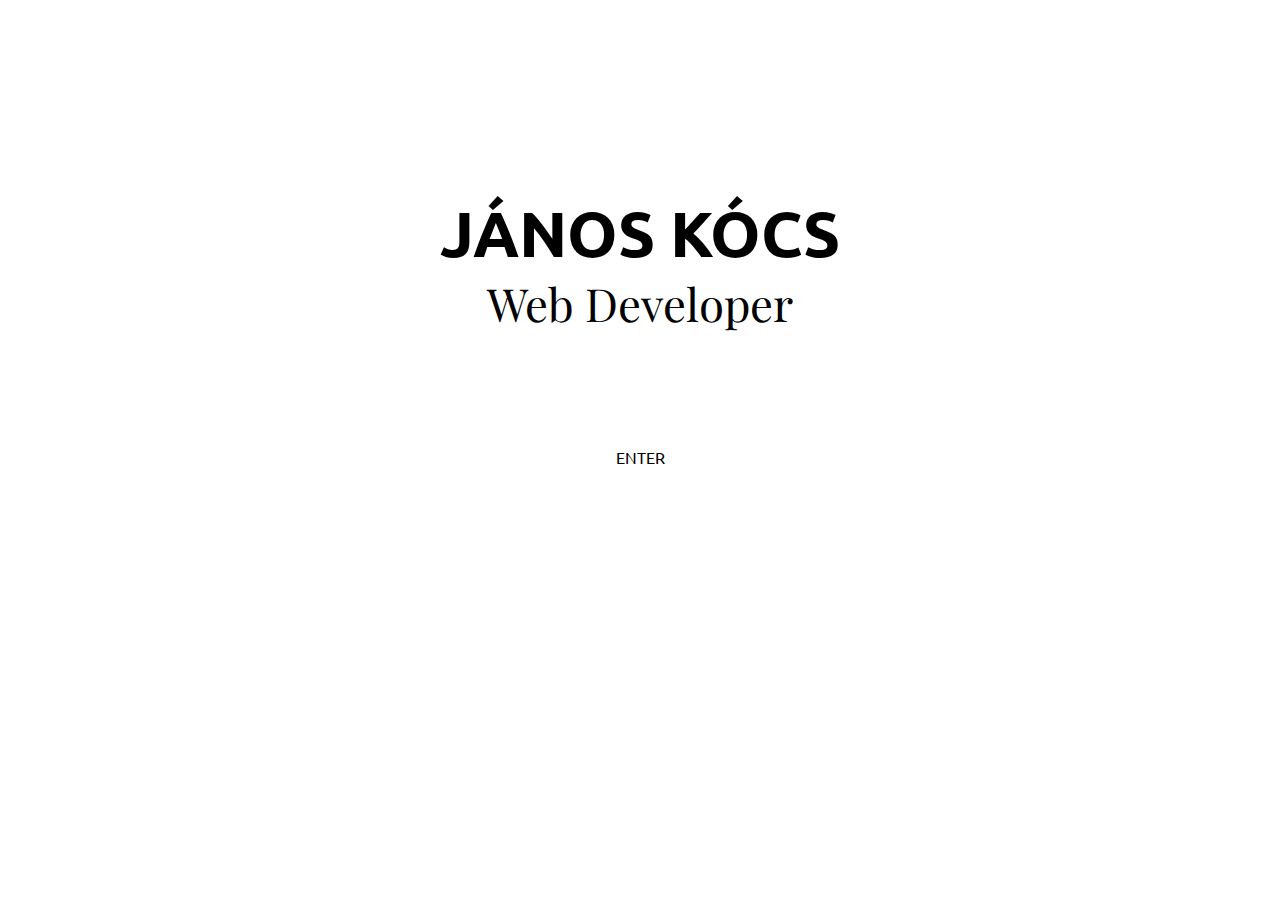
==== index.html @ b9534b17 "First Commit, logo, intro page, base icons" ====
<!DOCTYPE html>

<html>
    <head>
        <!-- <meta http-equiv="refresh" content="3;url=http://janoskocs.com/home"/> -->
        <link href="https://fonts.googleapis.com/css?family=Playfair+Display:400i|Ubuntu:700" rel="stylesheet">
        <link rel="stylesheet" href="css/animate.css">
        <link rel="stylesheet" href="css/main.css">
    </head>
    <body>
        <div class="introName">
            <h1 class="animated fadeInDownBig">János Kócs</h1>
            <h3 class="animated fadeInDown">Web Developer</h3>
            <a href="home.html" title="Enter" class="animated fadeIn">Enter</a>
        </div>
    </body>
</html>
---- css/main.css ----
* {
  margin: 0;
  padding: 0;
  box-sizing: border-box;
}

body .introName {
  display: flex;
  flex-direction: column;
  margin-top: 15%;
  text-align: center;
}

body .introName h1 {
  font-family: "Ubuntu", sans-Serif;
  font-size: 4rem;
  text-transform: uppercase;
}

body .introName h3 {
  font-family: "Playfair Display", serif;
  font-size: 2.85rem;
  font-weight: 400;
}

body .introName a {
  margin-top: 8%;
  font-family: "Ubuntu", sans-Serif;
  color: #000;
  text-transform: uppercase;
  text-decoration: none;
  padding: 0.7rem 1.45rem 0.7rem 1.45rem;
  transition: ease .6s;
  align-self: center;
}

body .introName a:hover {
  background-color: grey;
  color: white;
}

body .container {
  width: 90%;
  margin: 0 auto;
}

body .container header {
  text-align: center;
}

body .container header img {
  width: 6.85%;
  margin-top: 10px;
}

body .container header h1 {
  font-family: "Ubuntu", sans-Serif;
  margin-top: 10px;
  font-size: 2.75rem;
}

body .container header h3 {
  font-family: "Ubuntu", sans-Serif;
  color: grey;
  margin-top: 10px;
  font-size: 1.85rem;
  font-weight: 300;
}

body .container header p {
  font-family: "Playfair Display", serif;
  margin: 10px 0 10px 0;
  font-size: 1.2rem;
}

body .container .container-icons {
  margin-top: 2rem;
  text-align: center;
  display: flex;
  justify-content: center;
  font-family: "Ubuntu", sans-Serif;
  font-size: 1.15rem;
}

body .container .container-icons img {
  width: 20%;
}

body .container .container-icons p {
  margin-top: 1rem;
}
/*# sourceMappingURL=main.css.map */
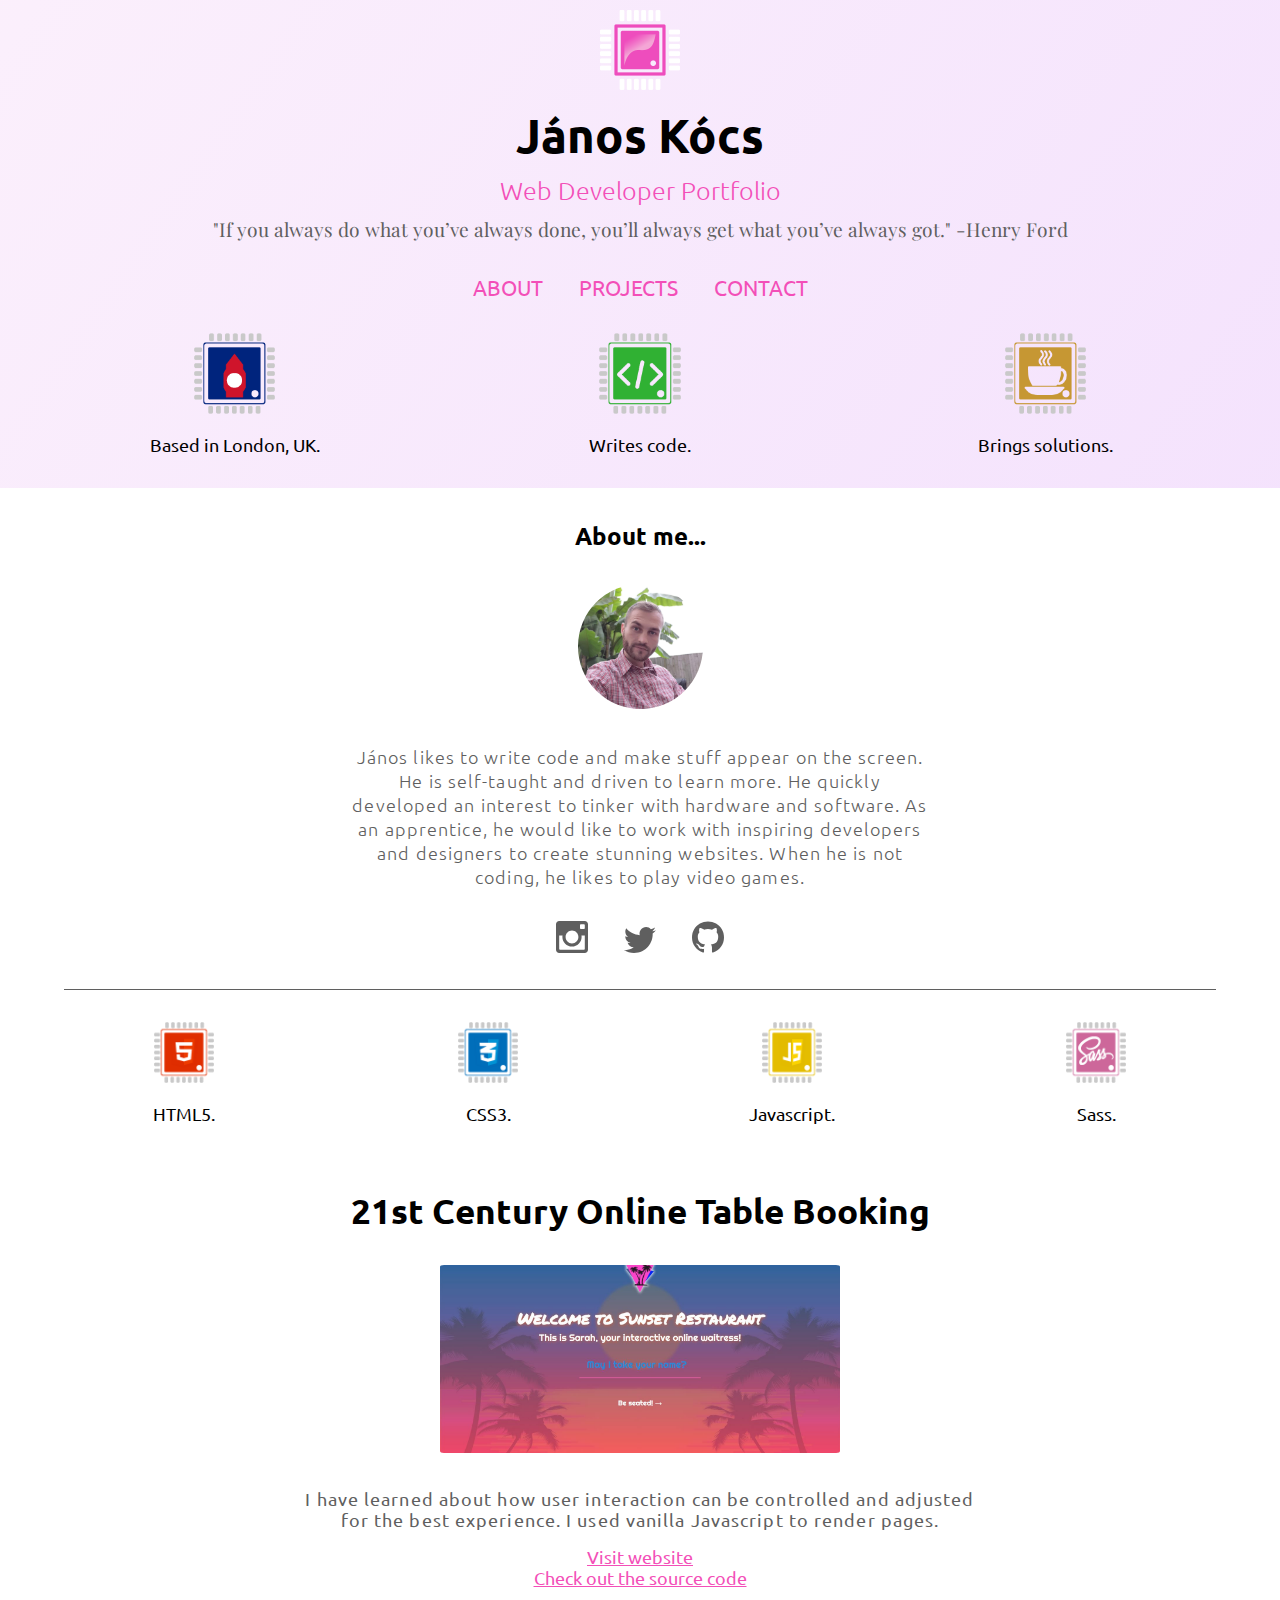
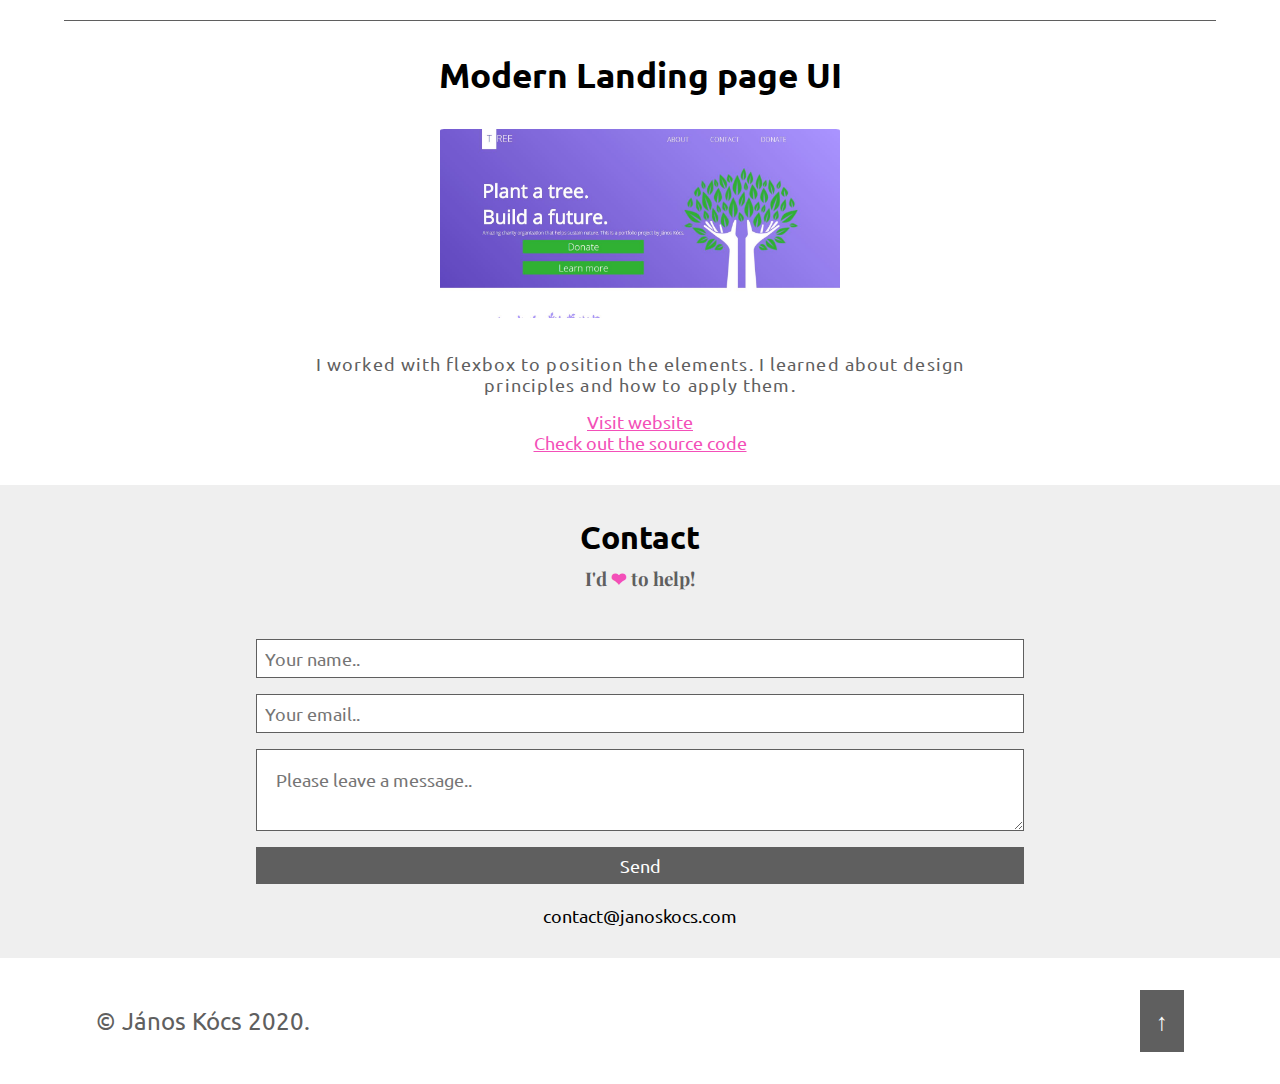
==== commit 79af9af7: "Header update" ====
--- a/index.html
+++ b/index.html
@@ -2,16 +2,104 @@
 
 <html>
     <head>
-        <!-- <meta http-equiv="refresh" content="3;url=http://janoskocs.com/home"/> -->
-        <link href="https://fonts.googleapis.com/css?family=Playfair+Display:400i|Ubuntu:700" rel="stylesheet">
-        <link rel="stylesheet" href="css/animate.css">
-        <link rel="stylesheet" href="css/main.css">
+        <title>János Kócs | Web Developer Portfolio</title>
+        <meta charset="utf-8">
+        <meta name="viewport" content="width=device-width, initial-scale=1">
+        <link href="https://fonts.googleapis.com/css?family=Playfair+Display:400i|Ubuntu:700,300" rel="stylesheet">
+        <link rel="stylesheet" href="../css/main.css">
     </head>
     <body>
-        <div class="introName">
-            <h1 class="animated fadeInDownBig">János Kócs</h1>
-            <h3 class="animated fadeInDown">Web Developer</h3>
-            <a href="home.html" title="Enter" class="animated fadeIn">Enter</a>
+        <div class="container">
+            <header id="top">
+                <img src="../img/logo.png" alt="Picture of a colourful microchip." draggable="false">
+                <h1>János Kócs</h1>
+                <h3>Web Developer Portfolio</h3>
+                <p>"If you always do what you’ve always done, you’ll always get what you’ve always got." -Henry Ford </p>
+                <nav>
+                    <a href="#about">About</a>
+                    <a href="#projects">Projects</a>
+                    <a href="#contact">Contact</a>
+                </nav>
+            </header>
+            <div class="container-icons">
+                <div>
+                    <img src="../img/chip_london.png" alt="Picture of Big Ben on a microchip." draggable="false">
+                    <p>Based in London, UK.</p>
+                </div>
+                <div>
+                    <img src="../img/chip_code.png" alt="Picture of computer code on a microchip." draggable="false">
+                    <p>Writes code.</p>
+                </div>
+                <div>
+                    <img src="../img/chip_coffee.png" alt="Picture of a cup of coffee on a microchip." draggable="false">
+                    <p>Brings solutions.</p>
+                </div>
+            </div><!-- .container-icons -->
         </div>
+        
+
+        <div class="about-me" id="about">
+            <h2>About me...</h2>
+            <img src="../img/janoskocs.jpg" alt="Picture of János Kócs" draggable="false" class="about-me-picture">
+            <p>János likes to write code and make stuff appear on the screen. He is self-taught and driven to learn more. He quickly developed an interest to tinker with hardware and software. As an apprentice, he would like to work with inspiring developers and designers to create stunning websites. When he is not coding, he likes to play video games. 
+            </p>
+            <div class="social-icons">
+                <a href="https://www.instagram.com/janos.kocs/" target="_blank"><img src="../img/instagram.svg" alt="Picture of a camera. Logo of Instagram."></a>
+                <a href="https://twitter.com/janoskocs" target="_blank"><img src="../img/twitter.svg" alt="Picture of a bird. Logo of Twitter."></a>
+                <a href="https://github.com/janoskocs" target="_blank"><img src="../img/github.svg" alt="Picture of a cat. Logo of Github."></a>
+            </div>
+        </div><!-- .about-me -->
+        <div class="skill-icons">
+            <div>
+                <img src="../img/html.png" alt="Logo of HTML5 on a microchip." draggable="false">
+                <p>HTML5.</p>
+            </div>
+            <div>
+                <img src="../img/css.png" alt="Logo of CSS3 on a microchip." draggable="false">
+                <p>CSS3.</p>
+            </div>
+            <div>
+                <img src="../img/js.png" alt="Logo of Javascript on a microchip." draggable="false">
+                <p>Javascript.</p>
+            </div>
+            <div>
+                <img src="../img/sass.png" alt="Logo of Sass on a microchip." draggable="false">
+                <p>Sass.</p>
+            </div>
+        </div>
+        <div id="projects">
+            <div class="restaurant" >
+                <h1>21st Century Online Table Booking</h1>
+                <img src="../img/restaurant.jpg" alt="Screenshot of a resturant website page." draggable="false" id="restaurantImg">
+                <p>I have learned about how user interaction can be controlled and adjusted for the best experience. I used vanilla Javascript to render pages.</p>
+                <a href="https://restaurant.janoskocs.com" target="_blank">Visit website</a>
+                <br>
+                <a href="https://github.com/janoskocs/restaurant-app" target="_blank">Check out the source code</a>
+            </div>
+            <div class="landingpage" >
+                <h1>Modern Landing page UI</h1>
+                <img src="../img/landingpage.jpg" alt="Screenshot of a charity website page." draggable="false" id="landingImg">
+                <p>I worked with flexbox to position the elements. I learned about design principles and how to apply them.</p>
+                <a href="https://landingpage.janoskocs.com" target="_blank">Visit website</a>
+                <br>
+                <a href="https://github.com/janoskocs/charity-landingpage-portfolio" target="_blank">Check out the source code</a>
+            </div>
+        </div>
+        <div class="contact-form" id="contact">
+            <h1>Contact</h1>
+            <h3>I'd <span>&#10084;</span> to help!</h3>
+            <form action="../mail/send.php" method="POST" id="formId">
+                <input type="text" id="user_name" name="user_name" placeholder="Your name.." required>
+                <input type="email" id="email" name="user_email" placeholder="Your email.." required>
+                <textarea id="subject" name="user_message" placeholder="Please leave a message.." required></textarea>
+                <input type="submit" value="Send">
+                <br>
+                <p>contact@janoskocs.com</p>
+            </form>
+        </div>
+        <footer>
+            &copy; János Kócs 2020.
+            <a href="#top">&uarr;</a>
+        </footer>
     </body>
 </html>--- a/css/main.css
+++ b/css/main.css
@@ -1,18 +1,24 @@
 * {
   margin: 0;
   padding: 0;
-  box-sizing: border-box;
+  -webkit-box-sizing: border-box;
+          box-sizing: border-box;
 }
 
 body .introName {
-  display: flex;
-  flex-direction: column;
+  display: -webkit-box;
+  display: -ms-flexbox;
+  display: flex;
+  -webkit-box-orient: vertical;
+  -webkit-box-direction: normal;
+      -ms-flex-direction: column;
+          flex-direction: column;
   margin-top: 15%;
   text-align: center;
 }
 
-body .introName h1 {
-  font-family: "Ubuntu", sans-Serif;
+body .introName h1, body .introName .contact-form h3, body .contact-form .introName h3 {
+  font-family: "Ubuntu", sans-serif;
   font-size: 4rem;
   text-transform: uppercase;
 }
@@ -25,23 +31,53 @@
 
 body .introName a {
   margin-top: 8%;
-  font-family: "Ubuntu", sans-Serif;
+  font-family: "Ubuntu", sans-serif;
   color: #000;
   text-transform: uppercase;
   text-decoration: none;
   padding: 0.7rem 1.45rem 0.7rem 1.45rem;
+  -webkit-transition: ease .6s;
   transition: ease .6s;
-  align-self: center;
+  -ms-flex-item-align: center;
+      -ms-grid-row-align: center;
+      align-self: center;
 }
 
 body .introName a:hover {
-  background-color: grey;
+  background-color: #f34fb8;
   color: white;
 }
 
 body .container {
-  width: 90%;
-  margin: 0 auto;
+  background: linear-gradient(125deg, rgba(242, 203, 245, 0.3), rgba(205, 134, 249, 0.3), rgba(205, 248, 246, 0.3), rgba(198, 99, 243, 0.3), #DE9BE3);
+  background-size: 800%;
+  -webkit-animation: bganimation 10s infinite;
+          animation: bganimation 10s infinite;
+  margin: 0 auto;
+}
+
+@-webkit-keyframes bganimation {
+  0% {
+    background-position: 0% 50%;
+  }
+  50% {
+    background-position: 100% 50%;
+  }
+  100% {
+    background-position: 0% 50%;
+  }
+}
+
+@keyframes bganimation {
+  0% {
+    background-position: 0% 50%;
+  }
+  50% {
+    background-position: 100% 50%;
+  }
+  100% {
+    background-position: 0% 50%;
+  }
 }
 
 body .container header {
@@ -49,21 +85,21 @@
 }
 
 body .container header img {
-  width: 6.85%;
+  width: 80px;
   margin-top: 10px;
 }
 
-body .container header h1 {
-  font-family: "Ubuntu", sans-Serif;
+body .container header h1, body .container header .contact-form h3, body .contact-form .container header h3 {
+  font-family: "Ubuntu", sans-serif;
   margin-top: 10px;
-  font-size: 2.75rem;
+  font-size: 2.95rem;
 }
 
 body .container header h3 {
-  font-family: "Ubuntu", sans-Serif;
-  color: grey;
+  font-family: "Ubuntu", sans-serif;
+  color: #f34fb8;
   margin-top: 10px;
-  font-size: 1.85rem;
+  font-size: 1.55rem;
   font-weight: 300;
 }
 
@@ -71,14 +107,36 @@
   font-family: "Playfair Display", serif;
   margin: 10px 0 10px 0;
   font-size: 1.2rem;
+  color: #5f5f5f;
+}
+
+body .container header nav {
+  margin-top: 2rem;
+}
+
+body .container header nav a {
+  margin: 1rem;
+  text-decoration: none;
+  color: #f34fb8;
+  font-size: 1.3rem;
+  font-family: "Ubuntu", sans-serif;
+  text-transform: uppercase;
+}
+
+body .container header nav a:hover {
+  color: #5f5f5f;
 }
 
 body .container .container-icons {
-  margin-top: 2rem;
-  text-align: center;
-  display: flex;
-  justify-content: center;
-  font-family: "Ubuntu", sans-Serif;
+  padding: 2rem;
+  display: -webkit-box;
+  display: -ms-flexbox;
+  display: flex;
+  -webkit-box-pack: center;
+      -ms-flex-pack: center;
+          justify-content: center;
+  text-align: center;
+  font-family: "Ubuntu", sans-serif;
   font-size: 1.15rem;
 }
 
@@ -89,4 +147,253 @@
 body .container .container-icons p {
   margin-top: 1rem;
 }
+
+body .container .hidden {
+  visibility: hidden;
+}
+
+body .about-me {
+  width: 90%;
+  text-align: center;
+  margin: 0 auto;
+  margin-top: 2rem;
+  padding-bottom: 2rem;
+  border-bottom: 1px solid #5f5f5f;
+}
+
+body .about-me h2 {
+  font-family: "Ubuntu", sans-serif;
+}
+
+body .about-me .about-me-picture {
+  margin-top: 2rem;
+  width: 125px;
+  border-radius: 100%;
+}
+
+body .about-me p {
+  margin: 0 auto;
+  margin-top: 2rem;
+  width: 50%;
+  font-family: "Ubuntu", sans-serif;
+  font-size: 1.15rem;
+  font-weight: 300;
+  letter-spacing: 1.1px;
+  color: #5f5f5f;
+}
+
+body .about-me .social-icons {
+  margin-top: 2rem;
+}
+
+body .about-me .social-icons a {
+  margin: 1rem;
+}
+
+body .about-me .social-icons a img {
+  max-width: 32px;
+}
+
+body .about-me .social-icons a img:hover {
+  -webkit-transform: scale(1.1);
+          transform: scale(1.1);
+}
+
+body .skill-icons {
+  padding: 2rem;
+  display: -webkit-box;
+  display: -ms-flexbox;
+  display: flex;
+  -webkit-box-pack: center;
+      -ms-flex-pack: center;
+          justify-content: center;
+  text-align: center;
+  font-family: "Ubuntu", sans-serif;
+  font-size: 1.15rem;
+}
+
+body .skill-icons img {
+  width: 20%;
+}
+
+body .skill-icons p {
+  margin-top: 1rem;
+}
+
+body #projects {
+  width: 90%;
+  margin: 0 auto;
+  text-align: center;
+  font-family: "Ubuntu", sans-serif;
+  font-size: 1.1rem;
+  margin-top: 2rem;
+}
+
+body #projects img {
+  width: 400px;
+  margin-top: 2rem;
+  border-radius: 1%;
+}
+
+body #projects h1, body #projects .contact-form h3, body .contact-form #projects h3 {
+  margin-top: 2rem;
+}
+
+body #projects p {
+  margin: 2rem auto 1rem auto;
+  width: 60%;
+  letter-spacing: 1.1px;
+  color: #5f5f5f;
+}
+
+body #projects a {
+  color: #f34fb8;
+}
+
+body #projects a:hover {
+  color: #5f5f5f;
+}
+
+body #projects .restaurant {
+  padding-bottom: 2rem;
+  border-bottom: 1px solid #5f5f5f;
+}
+
+body .contact-form {
+  background-color: #efefef;
+  margin-top: 2rem;
+  text-align: center;
+}
+
+body .contact-form h1, body .contact-form h3 {
+  font-family: "Ubuntu", sans-serif;
+  padding-top: 2rem;
+}
+
+body .contact-form h3 {
+  color: #5f5f5f;
+  padding-top: 0.5rem;
+  font-family: "Playfair Display", serif;
+}
+
+body .contact-form h3 span {
+  color: #f34fb8;
+}
+
+body .contact-form form {
+  padding-top: 2rem;
+  width: 60%;
+  margin: 0 auto;
+  padding-bottom: 2rem;
+  display: -webkit-box;
+  display: -ms-flexbox;
+  display: flex;
+  -webkit-box-orient: vertical;
+  -webkit-box-direction: normal;
+      -ms-flex-direction: column;
+          flex-direction: column;
+  font-family: "Ubuntu", sans-serif;
+  font-size: 1.1rem;
+}
+
+body .contact-form form input, body .contact-form form textarea {
+  margin-top: 1rem;
+  padding: 0.5rem;
+  font-family: "Ubuntu", sans-serif;
+  color: #f34fb8;
+  font-size: 1.1rem;
+  border: 1px solid #5f5f5f;
+  outline-color: #f34fb8;
+}
+
+body .contact-form form textarea {
+  padding: 1.2rem;
+}
+
+body .contact-form form input[type="submit"], body .contact-form form textarea[type="submit"] {
+  color: #fff;
+  background-color: #5f5f5f;
+  outline: none;
+  border: none;
+  -webkit-transition: .45s ease;
+  transition: .45s ease;
+}
+
+body .contact-form form input[type="submit"]:hover, body .contact-form form textarea[type="submit"]:hover {
+  background-color: #f34fb8;
+}
+
+body footer {
+  width: 90%;
+  margin: 0 auto;
+  padding: 2rem;
+  display: -webkit-box;
+  display: -ms-flexbox;
+  display: flex;
+  -webkit-box-pack: justify;
+      -ms-flex-pack: justify;
+          justify-content: space-between;
+  -webkit-box-align: center;
+      -ms-flex-align: center;
+          align-items: center;
+  color: #5f5f5f;
+  font-size: 1.5rem;
+  font-family: "Ubuntu", sans-serif;
+}
+
+body footer a {
+  text-decoration: none;
+  background-color: #5f5f5f;
+  color: #fff;
+  padding: 1rem;
+  -webkit-transition: .45s ease;
+  transition: .45s ease;
+}
+
+body footer a:hover {
+  background-color: #f34fb8;
+}
+
+@media only screen and (max-width: 720px) {
+  .container-icons {
+    -ms-flex-wrap: wrap;
+        flex-wrap: wrap;
+  }
+  .container-icons div {
+    margin-top: 1rem;
+  }
+  .container-icons div img {
+    width: 22%;
+  }
+  #about p {
+    width: 80%;
+  }
+}
+
+@media only screen and (max-width: 550px) {
+  .container header nav {
+    display: -webkit-box;
+    display: -ms-flexbox;
+    display: flex;
+    -webkit-box-orient: vertical;
+    -webkit-box-direction: normal;
+        -ms-flex-direction: column;
+            flex-direction: column;
+  }
+  #projects .restaurant img {
+    width: 200px;
+  }
+  #projects .restaurant p {
+    width: 85%;
+  }
+  #projects .landingpage img {
+    width: 200px;
+  }
+  #projects .landingpage p {
+    width: 85%;
+  }
+  #formId {
+    width: 85%;
+  }
+}
 /*# sourceMappingURL=main.css.map */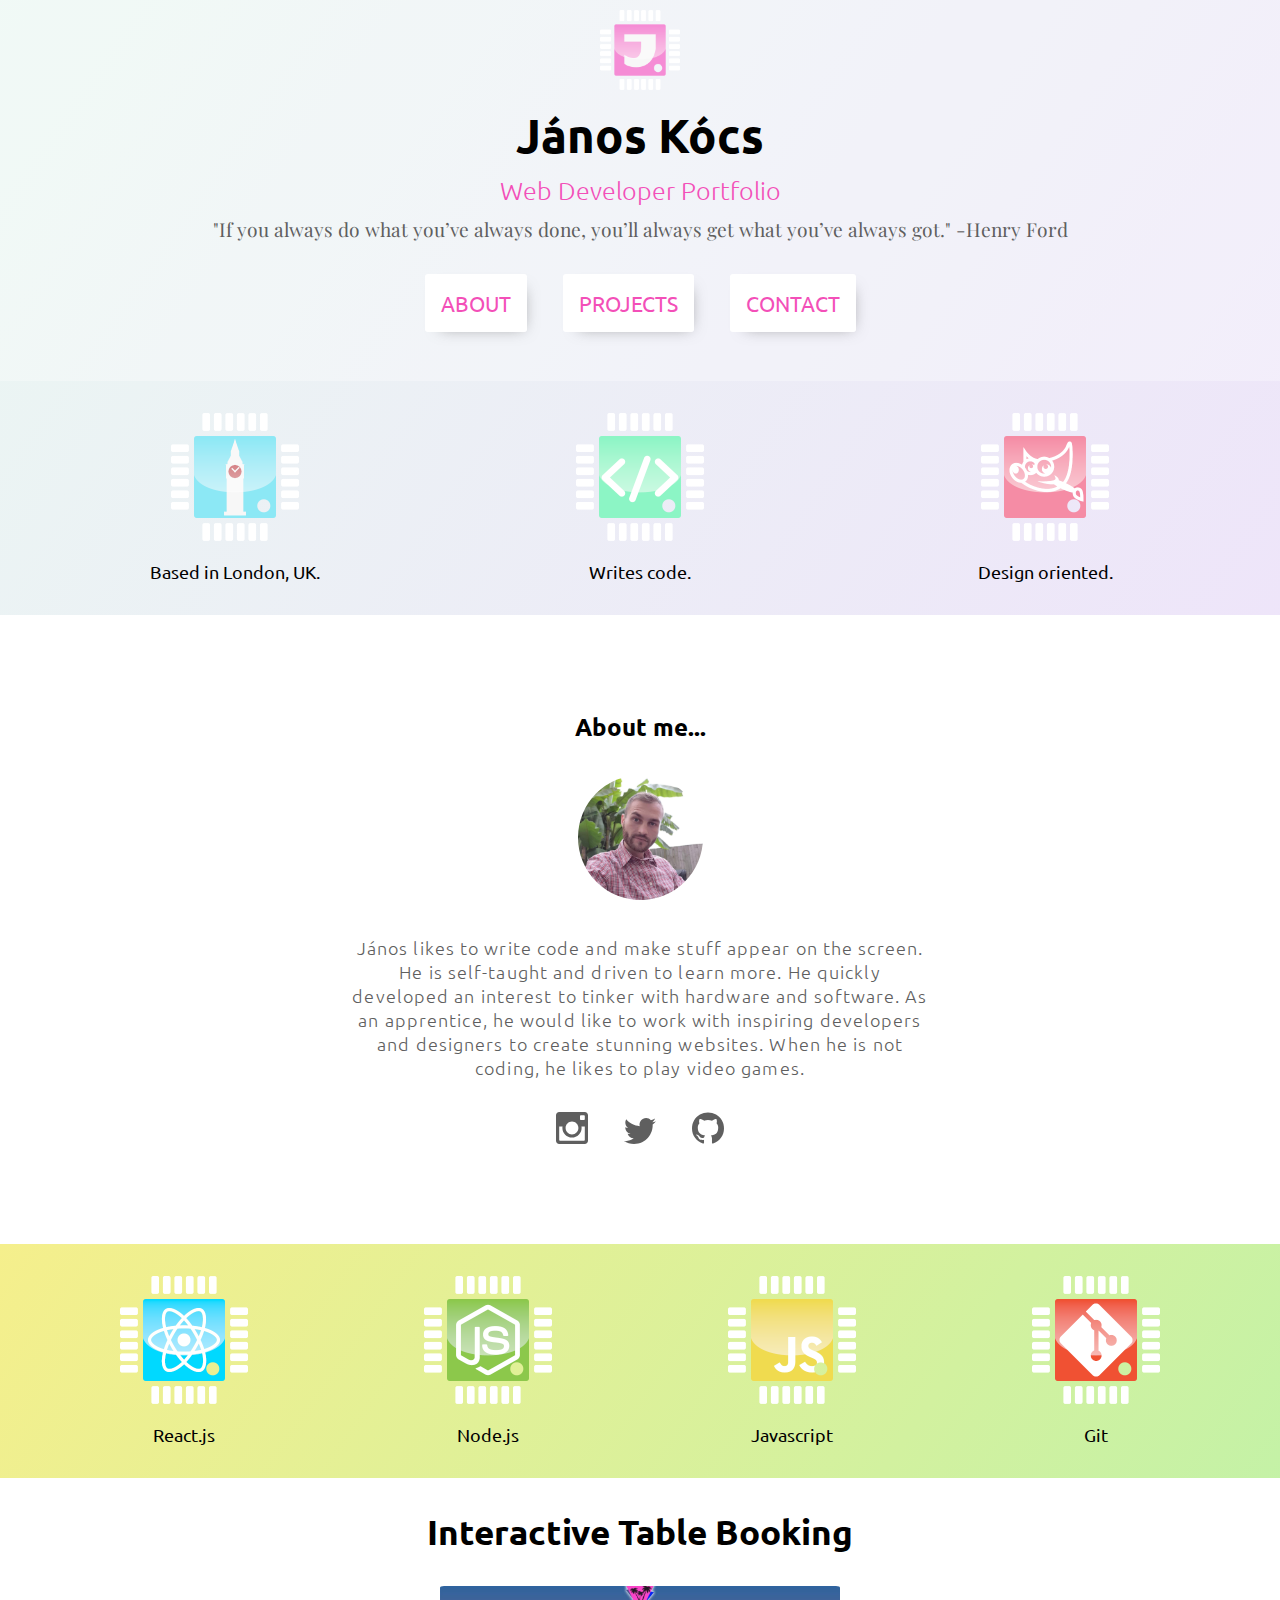
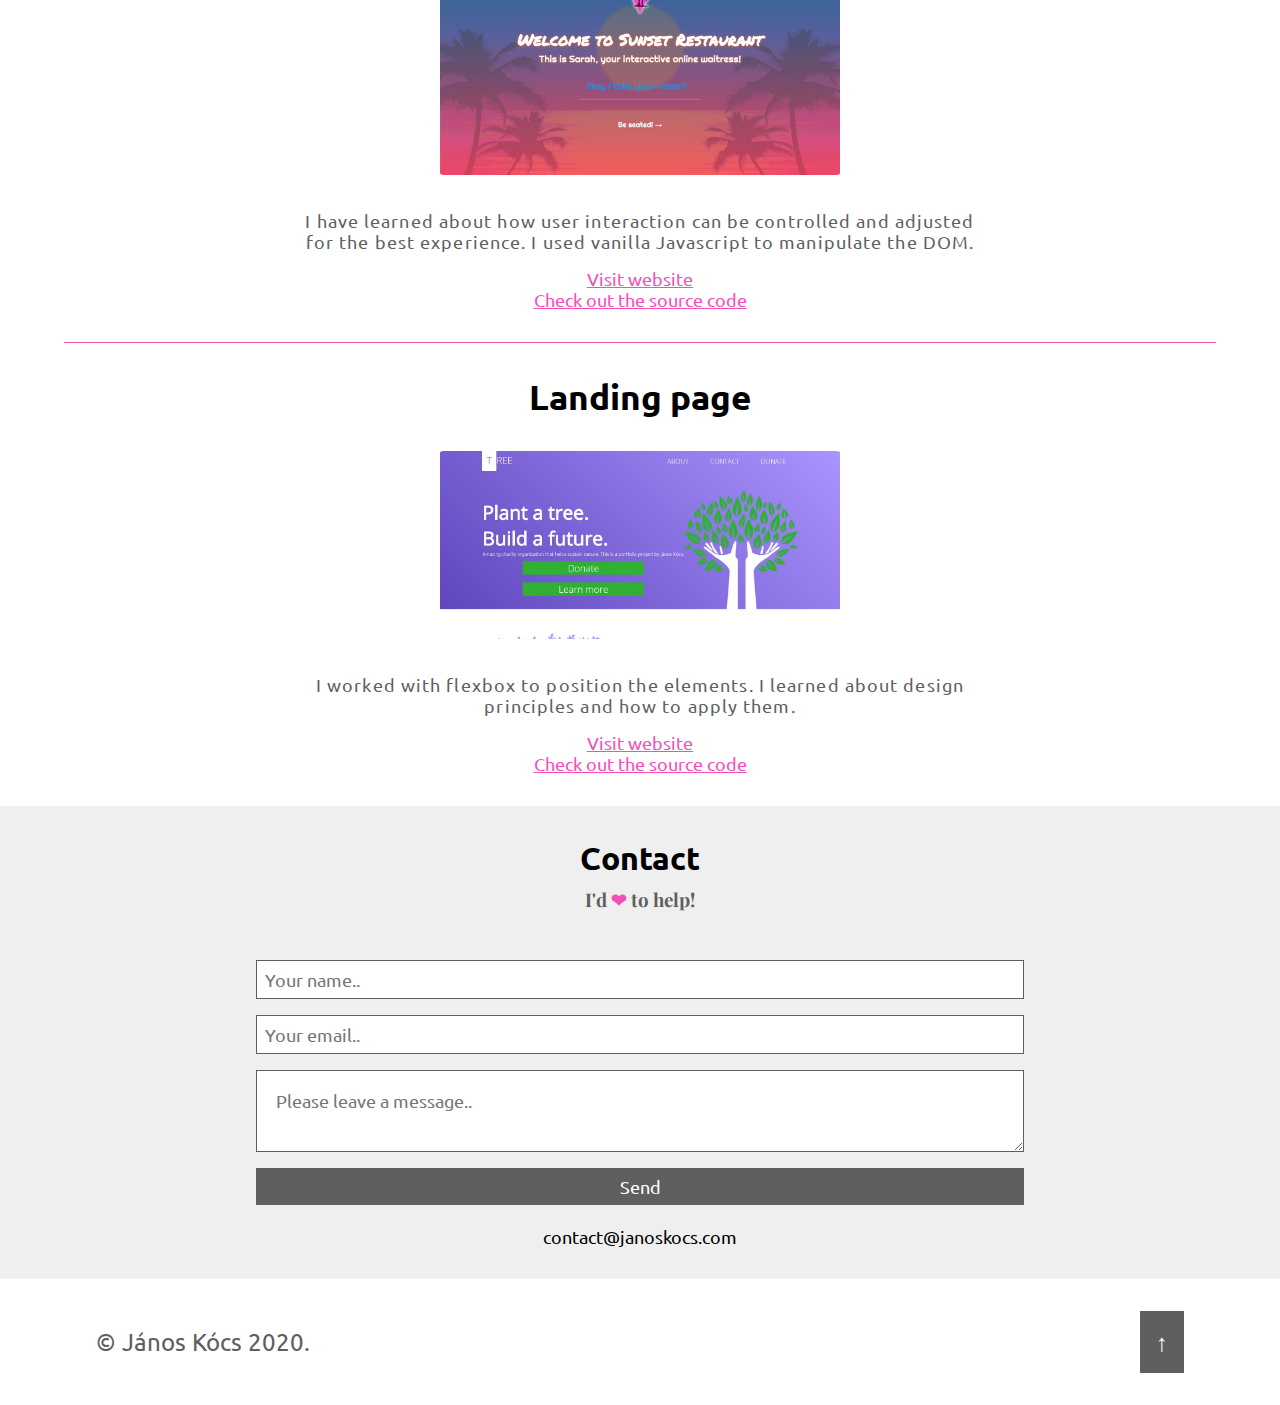
==== commit 3738e8eb: "Final Update" ====
--- a/index.html
+++ b/index.html
@@ -31,8 +31,8 @@
                     <p>Writes code.</p>
                 </div>
                 <div>
-                    <img src="../img/chip_coffee.png" alt="Picture of a cup of coffee on a microchip." draggable="false">
-                    <p>Brings solutions.</p>
+                    <img src="../img/chip_gimp.png" alt="Logo of Gimp on a microchip." draggable="false">
+                    <p>Design oriented.</p>
                 </div>
             </div><!-- .container-icons -->
         </div>
@@ -51,33 +51,33 @@
         </div><!-- .about-me -->
         <div class="skill-icons">
             <div>
-                <img src="../img/html.png" alt="Logo of HTML5 on a microchip." draggable="false">
-                <p>HTML5.</p>
+                <img src="../img/logoreact256.png" alt="Logo of React.js on a microchip." draggable="false">
+                <p>React.js</p>
             </div>
             <div>
-                <img src="../img/css.png" alt="Logo of CSS3 on a microchip." draggable="false">
-                <p>CSS3.</p>
+                <img src="../img/logonode256.png" alt="Logo of Node.js on a microchip." draggable="false">
+                <p>Node.js</p>
             </div>
             <div>
-                <img src="../img/js.png" alt="Logo of Javascript on a microchip." draggable="false">
-                <p>Javascript.</p>
+                <img src="../img/logojs256.png" alt="Logo of Javascript on a microchip." draggable="false">
+                <p>Javascript</p>
             </div>
             <div>
-                <img src="../img/sass.png" alt="Logo of Sass on a microchip." draggable="false">
-                <p>Sass.</p>
+                <img src="../img/logogit256.png" alt="Logo of Git on a microchip." draggable="false">
+                <p>Git</p>
             </div>
         </div>
         <div id="projects">
             <div class="restaurant" >
-                <h1>21st Century Online Table Booking</h1>
+                <h1>Interactive Table Booking</h1>
                 <img src="../img/restaurant.jpg" alt="Screenshot of a resturant website page." draggable="false" id="restaurantImg">
-                <p>I have learned about how user interaction can be controlled and adjusted for the best experience. I used vanilla Javascript to render pages.</p>
+                <p>I have learned about how user interaction can be controlled and adjusted for the best experience. I used vanilla Javascript to manipulate the DOM.</p>
                 <a href="https://restaurant.janoskocs.com" target="_blank">Visit website</a>
                 <br>
                 <a href="https://github.com/janoskocs/restaurant-app" target="_blank">Check out the source code</a>
             </div>
             <div class="landingpage" >
-                <h1>Modern Landing page UI</h1>
+                <h1>Landing page</h1>
                 <img src="../img/landingpage.jpg" alt="Screenshot of a charity website page." draggable="false" id="landingImg">
                 <p>I worked with flexbox to position the elements. I learned about design principles and how to apply them.</p>
                 <a href="https://landingpage.janoskocs.com" target="_blank">Visit website</a>
--- a/css/main.css
+++ b/css/main.css
@@ -49,7 +49,7 @@
 }
 
 body .container {
-  background: linear-gradient(125deg, rgba(242, 203, 245, 0.3), rgba(205, 134, 249, 0.3), rgba(205, 248, 246, 0.3), rgba(198, 99, 243, 0.3), #DE9BE3);
+  background: linear-gradient(125deg, rgba(187, 230, 213, 0.3), rgba(205, 134, 249, 0.3), #8cf5c5, rgba(198, 99, 243, 0.3), #daf5f5);
   background-size: 800%;
   -webkit-animation: bganimation 10s infinite;
           animation: bganimation 10s infinite;
@@ -81,6 +81,8 @@
 }
 
 body .container header {
+  background: rgba(255, 255, 255, 0.3);
+  padding-bottom: 4rem;
   text-align: center;
 }
 
@@ -111,19 +113,29 @@
 }
 
 body .container header nav {
-  margin-top: 2rem;
+  margin-top: 3rem;
 }
 
 body .container header nav a {
+  -webkit-box-shadow: 6px 6px 15px -10px rgba(95, 95, 95, 0.65);
+  box-shadow: 6px 6px 15px -10px rgba(95, 95, 95, 0.65);
+  background-color: #fff;
+  padding: 1rem;
   margin: 1rem;
+  border-radius: 3px;
   text-decoration: none;
   color: #f34fb8;
   font-size: 1.3rem;
   font-family: "Ubuntu", sans-serif;
   text-transform: uppercase;
+  -webkit-transition: .3s ease;
+  transition: .3s ease;
+  -webkit-box-shadow: #efefef;
+          box-shadow: #efefef;
 }
 
 body .container header nav a:hover {
+  background-color: #efefef;
   color: #5f5f5f;
 }
 
@@ -132,16 +144,15 @@
   display: -webkit-box;
   display: -ms-flexbox;
   display: flex;
-  -webkit-box-pack: center;
-      -ms-flex-pack: center;
-          justify-content: center;
+  -ms-flex-pack: distribute;
+      justify-content: space-around;
   text-align: center;
   font-family: "Ubuntu", sans-serif;
   font-size: 1.15rem;
 }
 
 body .container .container-icons img {
-  width: 20%;
+  width: 50%;
 }
 
 body .container .container-icons p {
@@ -156,9 +167,8 @@
   width: 90%;
   text-align: center;
   margin: 0 auto;
-  margin-top: 2rem;
-  padding-bottom: 2rem;
-  border-bottom: 1px solid #5f5f5f;
+  margin-top: 6rem;
+  padding-bottom: 6rem;
 }
 
 body .about-me h2 {
@@ -204,16 +214,19 @@
   display: -webkit-box;
   display: -ms-flexbox;
   display: flex;
-  -webkit-box-pack: center;
-      -ms-flex-pack: center;
-          justify-content: center;
+  -ms-flex-pack: distribute;
+      justify-content: space-around;
   text-align: center;
   font-family: "Ubuntu", sans-serif;
   font-size: 1.15rem;
+  background: linear-gradient(125deg, #f5ef8c, #8cf5c5, #8ce8f5, rgba(198, 99, 243, 0.3) 90%, #daafdd);
+  background-size: 800%;
+  -webkit-animation: bganimation 10s infinite;
+          animation: bganimation 10s infinite;
 }
 
 body .skill-icons img {
-  width: 20%;
+  width: 50%;
 }
 
 body .skill-icons p {
@@ -256,7 +269,7 @@
 
 body #projects .restaurant {
   padding-bottom: 2rem;
-  border-bottom: 1px solid #5f5f5f;
+  border-bottom: 1px solid #f34fb8;
 }
 
 body .contact-form {
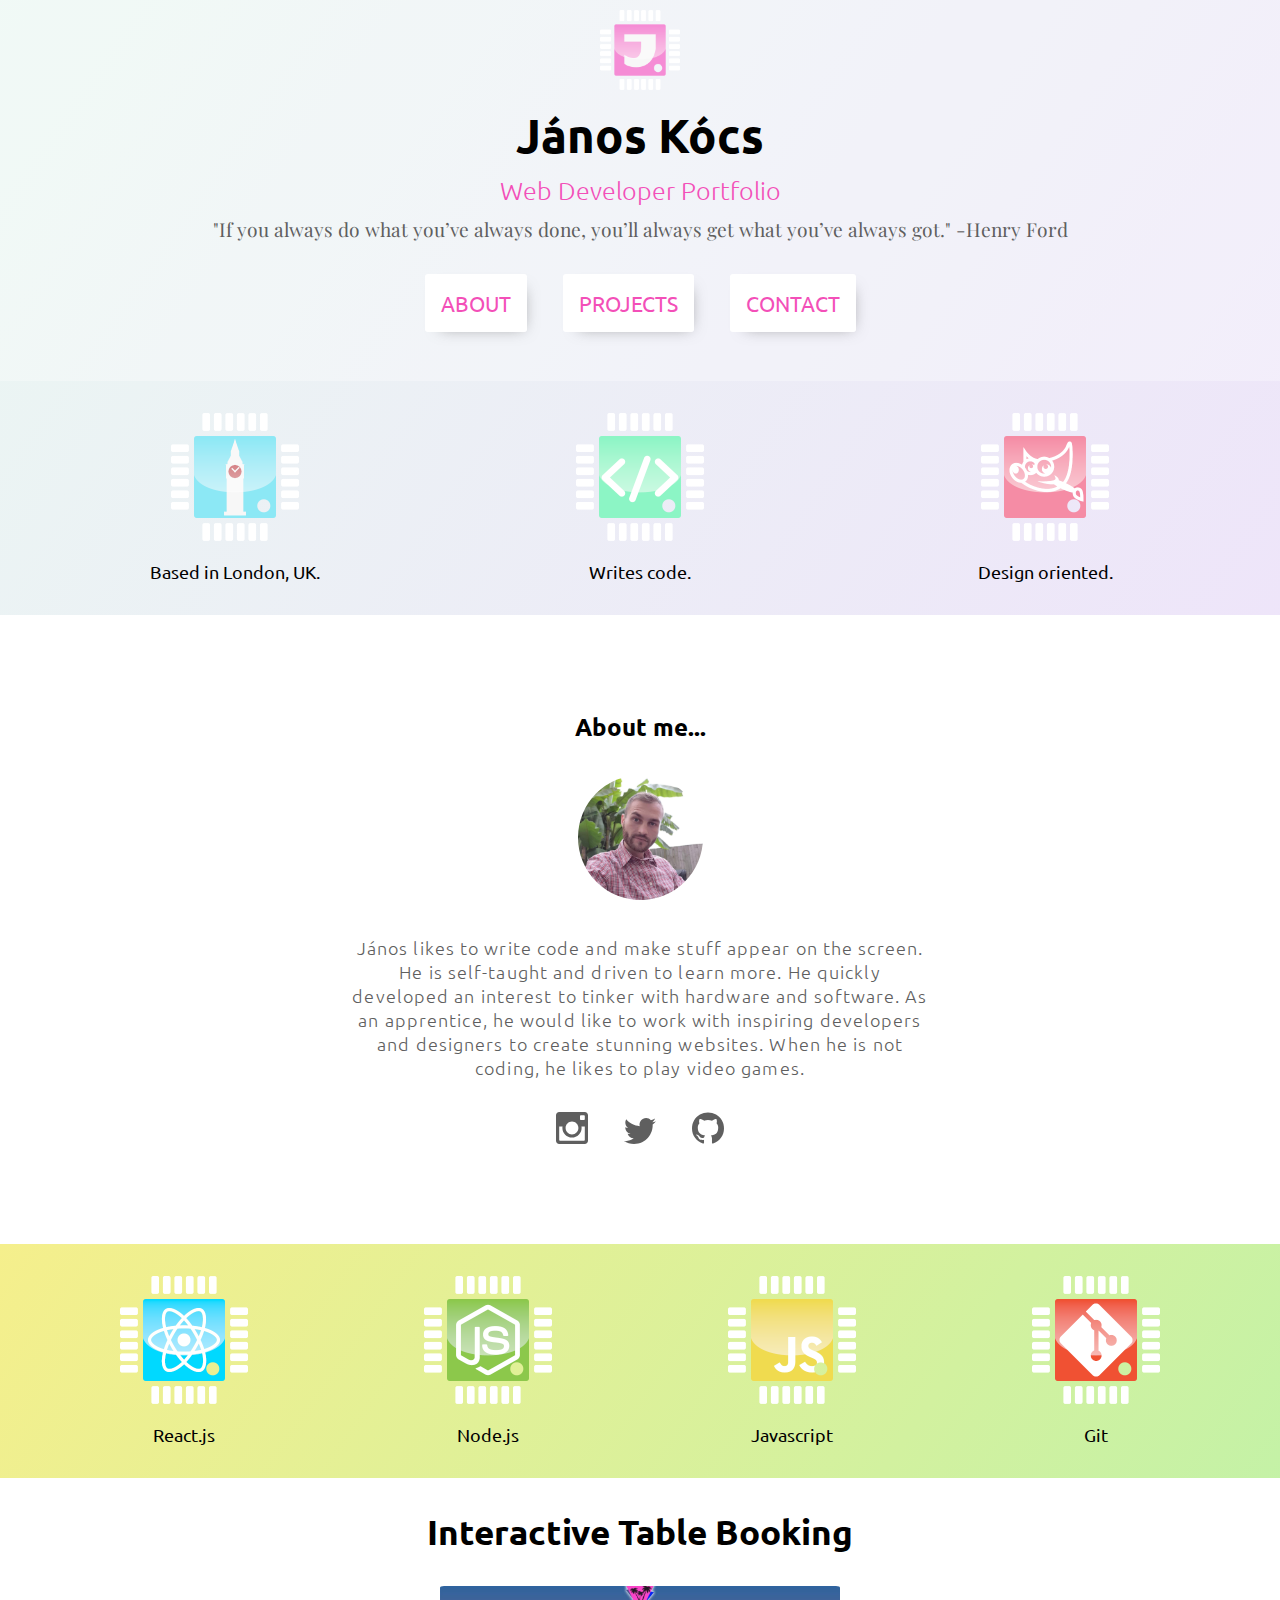
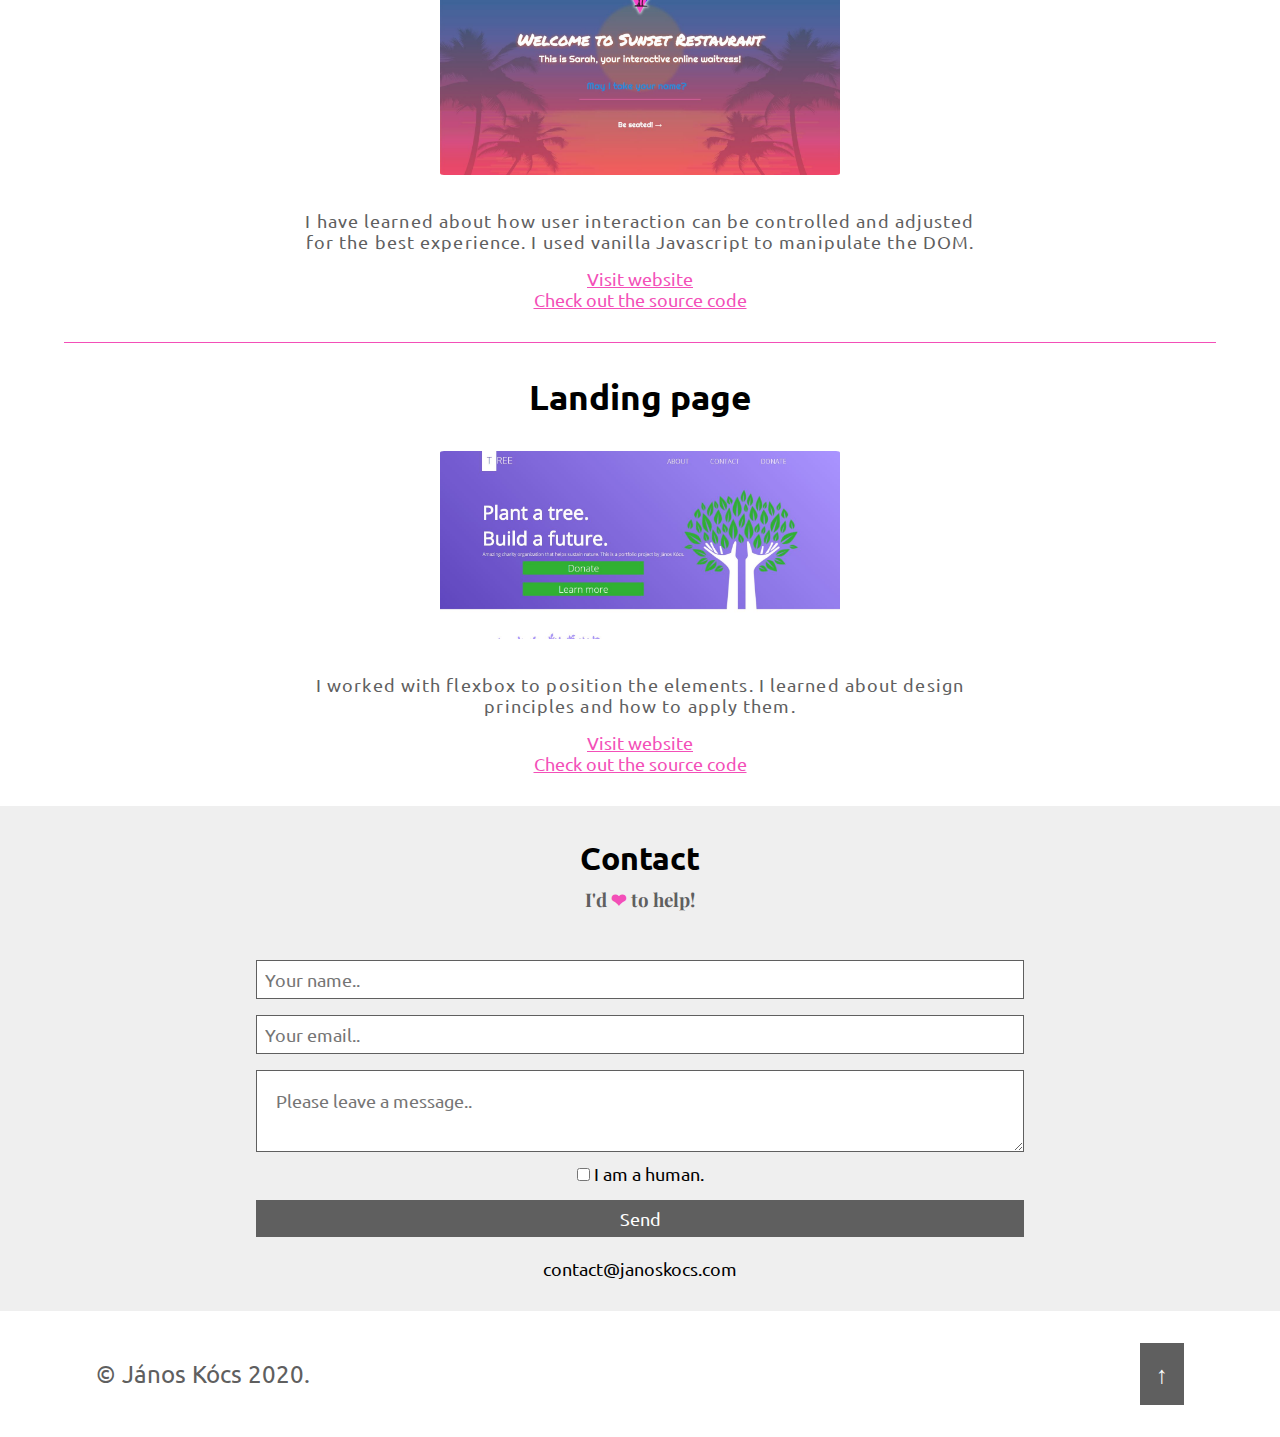
==== commit 10a84d36: "Human check contact form" ====
--- a/index.html
+++ b/index.html
@@ -91,7 +91,11 @@
             <form action="../mail/send.php" method="POST" id="formId">
                 <input type="text" id="user_name" name="user_name" placeholder="Your name.." required>
                 <input type="email" id="email" name="user_email" placeholder="Your email.." required>
-                <textarea id="subject" name="user_message" placeholder="Please leave a message.." required></textarea>
+                <textarea id="subject" name="user_message" placeholder="Please leave a message.." required ></textarea>
+                <div id="human-check">
+                    <input type="checkbox" id="human" required>
+                    <label for="human">I am a human.</label>
+                </div>
                 <input type="submit" value="Send">
                 <br>
                 <p>contact@janoskocs.com</p>
--- a/css/main.css
+++ b/css/main.css
@@ -336,6 +336,10 @@
   background-color: #f34fb8;
 }
 
+body .contact-form form #human {
+  text-align: left;
+}
+
 body footer {
   width: 90%;
   margin: 0 auto;
@@ -368,15 +372,15 @@
 }
 
 @media only screen and (max-width: 720px) {
-  .container-icons {
+  .container-icons, .skill-icons {
     -ms-flex-wrap: wrap;
         flex-wrap: wrap;
   }
-  .container-icons div {
+  .container-icons div, .skill-icons div {
     margin-top: 1rem;
   }
-  .container-icons div img {
-    width: 22%;
+  .container-icons div img, .skill-icons div img {
+    width: 50%;
   }
   #about p {
     width: 80%;
